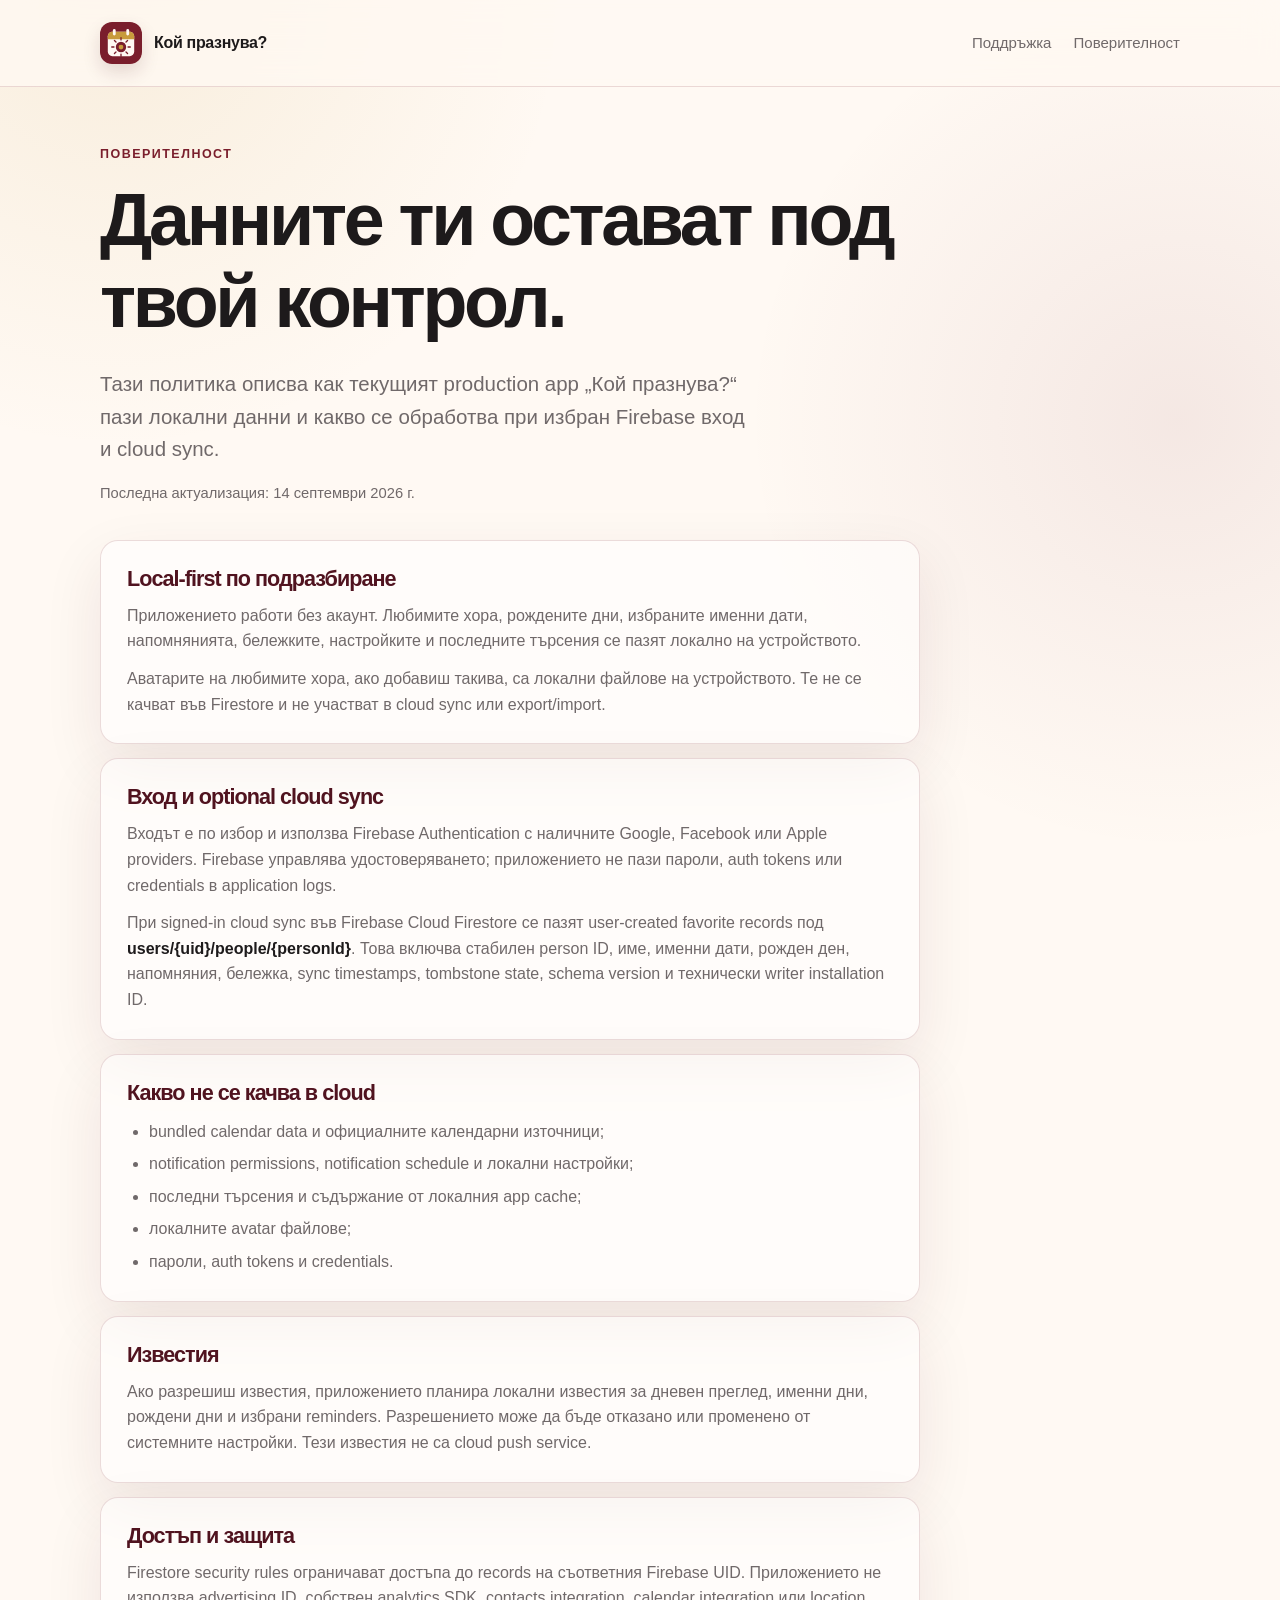
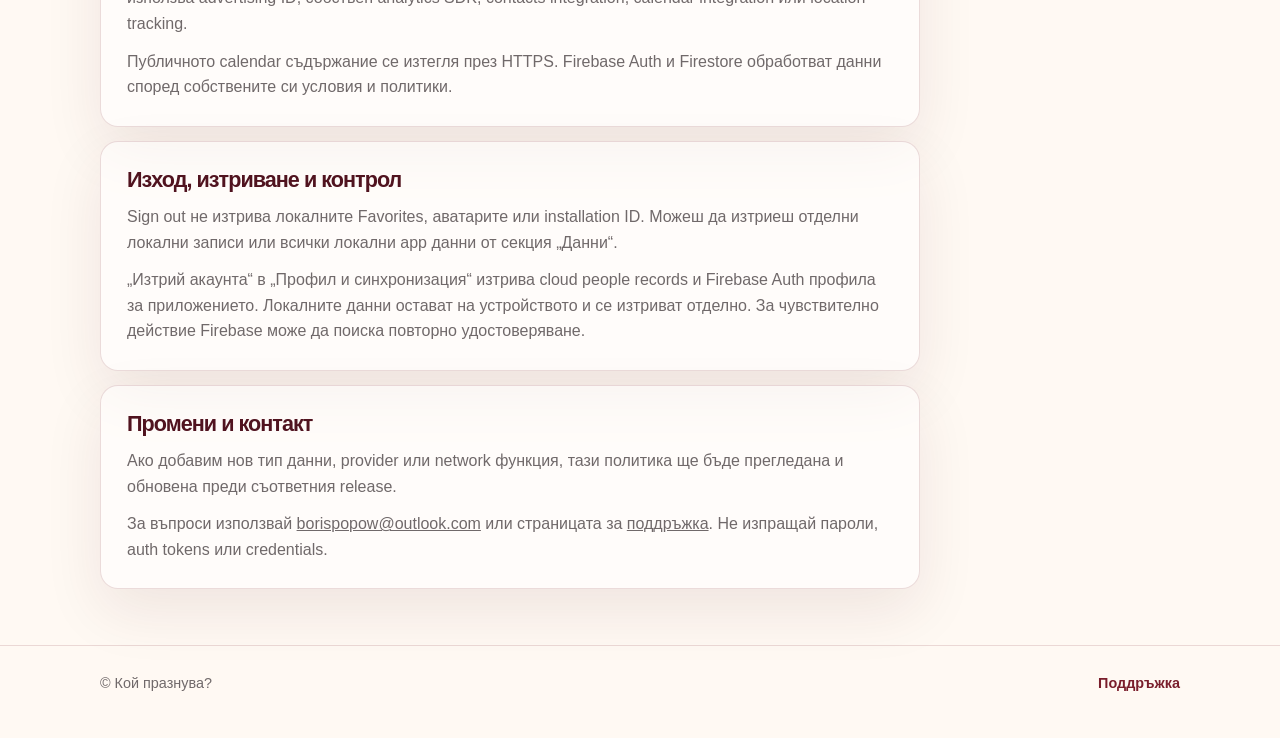
==== privacy/index.html @ a0f5cfd8 "chore: add public support website" ====
<!doctype html>
<html lang="bg">
  <head>
    <meta charset="utf-8">
    <meta name="viewport" content="width=device-width, initial-scale=1">
    <meta name="description" content="Политика за поверителност на приложението Кой празнува?.">
    <title>Поверителност · Кой празнува?</title>
    <link rel="stylesheet" href="../site.css">
  </head>
  <body>
    <header class="site-header">
      <div class="page-shell header-inner">
        <a class="brand" href="../support/" aria-label="Кой празнува? — поддръжка">
          <img src="../assets/brand/app_mark.svg" alt="">
          <span>Кой празнува?</span>
        </a>
        <nav class="site-nav" aria-label="Основна навигация">
          <a href="../support/">Поддръжка</a>
          <a href="./">Поверителност</a>
        </nav>
      </div>
    </header>

    <main class="page-shell">
      <section class="policy-intro">
        <div class="eyebrow">Поверителност</div>
        <h1>Данните ти остават под твой контрол.</h1>
        <p class="lede">Тази политика описва как текущият production app „Кой празнува?“ пази локални данни и какво се обработва при избран Firebase вход и cloud sync.</p>
        <p class="updated">Последна актуализация: 14 септември 2026 г.</p>
      </section>

      <div class="policy-list">
        <section class="policy-section">
          <h2>Local-first по подразбиране</h2>
          <p>Приложението работи без акаунт. Любимите хора, рождените дни, избраните именни дати, напомнянията, бележките, настройките и последните търсения се пазят локално на устройството.</p>
          <p>Аватарите на любимите хора, ако добавиш такива, са локални файлове на устройството. Те не се качват във Firestore и не участват в cloud sync или export/import.</p>
        </section>

        <section class="policy-section">
          <h2>Вход и optional cloud sync</h2>
          <p>Входът е по избор и използва Firebase Authentication с наличните Google, Facebook или Apple providers. Firebase управлява удостоверяването; приложението не пази пароли, auth tokens или credentials в application logs.</p>
          <p>При signed-in cloud sync във Firebase Cloud Firestore се пазят user-created favorite records под <strong>users/{uid}/people/{personId}</strong>. Това включва стабилен person ID, име, именни дати, рожден ден, напомняния, бележка, sync timestamps, tombstone state, schema version и технически writer installation ID.</p>
        </section>

        <section class="policy-section">
          <h2>Какво не се качва в cloud</h2>
          <ul>
            <li>bundled calendar data и официалните календарни източници;</li>
            <li>notification permissions, notification schedule и локални настройки;</li>
            <li>последни търсения и съдържание от локалния app cache;</li>
            <li>локалните avatar файлове;</li>
            <li>пароли, auth tokens и credentials.</li>
          </ul>
        </section>

        <section class="policy-section">
          <h2>Известия</h2>
          <p>Ако разрешиш известия, приложението планира локални известия за дневен преглед, именни дни, рождени дни и избрани reminders. Разрешението може да бъде отказано или променено от системните настройки. Тези известия не са cloud push service.</p>
        </section>

        <section class="policy-section">
          <h2>Достъп и защита</h2>
          <p>Firestore security rules ограничават достъпа до records на съответния Firebase UID. Приложението не използва advertising ID, собствен analytics SDK, contacts integration, calendar integration или location tracking.</p>
          <p>Публичното calendar съдържание се изтегля през HTTPS. Firebase Auth и Firestore обработват данни според собствените си условия и политики.</p>
        </section>

        <section class="policy-section">
          <h2>Изход, изтриване и контрол</h2>
          <p>Sign out не изтрива локалните Favorites, аватарите или installation ID. Можеш да изтриеш отделни локални записи или всички локални app данни от секция „Данни“.</p>
          <p>„Изтрий акаунта“ в „Профил и синхронизация“ изтрива cloud people records и Firebase Auth профила за приложението. Локалните данни остават на устройството и се изтриват отделно. За чувствително действие Firebase може да поиска повторно удостоверяване.</p>
        </section>

        <section class="policy-section">
          <h2>Промени и контакт</h2>
          <p>Ако добавим нов тип данни, provider или network функция, тази политика ще бъде прегледана и обновена преди съответния release.</p>
          <p>За въпроси използвай <a href="mailto:borispopow@outlook.com">borispopow@outlook.com</a> или страницата за <a href="../support/">поддръжка</a>. Не изпращай пароли, auth tokens или credentials.</p>
        </section>
      </div>
    </main>

    <footer class="site-footer">
      <div class="page-shell footer-inner">
        <span>© Кой празнува?</span>
        <nav aria-label="Долна навигация"><a href="../support/">Поддръжка</a></nav>
      </div>
    </footer>
  </body>
</html>
---- site.css ----
:root {
  --cream: #fff9f3;
  --cream-deep: #f7eee5;
  --burgundy: #7a1e2c;
  --burgundy-dark: #50131f;
  --burgundy-soft: #f2dfe0;
  --gold: #c89b3c;
  --ink: #1d1a1b;
  --muted: #70696a;
  --line: rgba(122, 30, 44, 0.15);
  --shadow: 0 22px 60px rgba(80, 19, 31, 0.09);
  --radius-lg: 28px;
  --radius-md: 18px;
}

* { box-sizing: border-box; }

html { scroll-behavior: smooth; }

body {
  margin: 0;
  color: var(--ink);
  background:
    radial-gradient(circle at 9% 0%, rgba(200, 155, 60, 0.12), transparent 28rem),
    radial-gradient(circle at 92% 18%, rgba(122, 30, 44, 0.08), transparent 27rem),
    var(--cream);
  font-family: ui-sans-serif, -apple-system, BlinkMacSystemFont, "Segoe UI", sans-serif;
  line-height: 1.6;
}

a { color: inherit; }

.page-shell { width: min(1080px, calc(100% - 40px)); margin: 0 auto; }

.site-header {
  padding: 22px 0;
  border-bottom: 1px solid var(--line);
  background: rgba(255, 249, 243, 0.78);
  backdrop-filter: blur(16px);
}

.header-inner, .site-nav, .brand { display: flex; align-items: center; }
.header-inner { justify-content: space-between; gap: 24px; }
.brand { gap: 12px; text-decoration: none; font-weight: 800; letter-spacing: -0.02em; }
.brand img { width: 42px; height: 42px; border-radius: 12px; box-shadow: 0 8px 18px rgba(80, 19, 31, 0.14); }
.site-nav { gap: 22px; color: var(--muted); font-size: 0.94rem; }
.site-nav a { text-decoration: none; }
.site-nav a:hover, .site-nav a:focus-visible { color: var(--burgundy); }

.hero { padding: 92px 0 78px; max-width: 820px; }
.eyebrow { color: var(--burgundy); font-size: 0.78rem; font-weight: 800; letter-spacing: 0.12em; text-transform: uppercase; }
h1, h2, h3 { margin: 0; line-height: 1.12; letter-spacing: -0.045em; }
h1 { margin-top: 14px; font-size: clamp(2.7rem, 7vw, 5.6rem); max-width: 800px; }
h2 { font-size: clamp(1.65rem, 3vw, 2.35rem); }
h3 { font-size: 1.08rem; }
.lede { max-width: 650px; margin: 24px 0 0; color: var(--muted); font-size: clamp(1.05rem, 2vw, 1.28rem); }
.hero-actions { display: flex; flex-wrap: wrap; gap: 12px; margin-top: 30px; }
.button { display: inline-flex; align-items: center; justify-content: center; min-height: 48px; padding: 0 20px; border-radius: 999px; font-weight: 750; text-decoration: none; transition: transform 160ms ease, box-shadow 160ms ease; }
.button:hover, .button:focus-visible { transform: translateY(-2px); }
.button-primary { color: #fff; background: var(--burgundy); box-shadow: 0 10px 22px rgba(122, 30, 44, 0.2); }
.button-secondary { color: var(--burgundy); border: 1px solid var(--line); background: rgba(255, 255, 255, 0.45); }

.section { padding: 24px 0 84px; }
.section-heading { display: flex; justify-content: space-between; align-items: end; gap: 24px; margin-bottom: 24px; }
.section-heading p { max-width: 430px; margin: 0; color: var(--muted); }
.card-grid { display: grid; grid-template-columns: repeat(2, minmax(0, 1fr)); gap: 16px; }
.card, .faq-item, .policy-section { border: 1px solid var(--line); border-radius: var(--radius-md); background: rgba(255, 255, 255, 0.54); box-shadow: var(--shadow); }
.card { padding: 26px; }
.card h3 { color: var(--burgundy-dark); }
.card p { margin: 10px 0 0; color: var(--muted); }
.faq-list { display: grid; gap: 12px; }
.faq-item { overflow: hidden; }
.faq-item summary { cursor: pointer; list-style: none; padding: 20px 24px; font-weight: 750; }
.faq-item summary::-webkit-details-marker { display: none; }
.faq-item summary::after { float: right; color: var(--burgundy); content: "+"; font-size: 1.25rem; line-height: 1; }
.faq-item[open] summary::after { content: "−"; }
.faq-item p { margin: -4px 24px 22px; color: var(--muted); }

.contact-card { display: grid; grid-template-columns: 1fr auto; align-items: center; gap: 26px; padding: 30px; border-radius: var(--radius-lg); color: #fff; background: var(--burgundy); box-shadow: 0 24px 60px rgba(80, 19, 31, 0.2); }
.contact-card p { margin: 8px 0 0; color: rgba(255, 255, 255, 0.76); }
.contact-card .button-secondary { color: #fff; border-color: rgba(255, 255, 255, 0.32); background: transparent; }
.contact-note { margin: 12px 0 0; color: var(--muted); font-size: 0.84rem; }

.policy-intro { padding: 58px 0 34px; }
.policy-intro h1 { font-size: clamp(2.4rem, 6vw, 4.6rem); }
.updated { margin: 16px 0 0; color: var(--muted); font-size: 0.92rem; }
.policy-list { display: grid; gap: 14px; max-width: 820px; }
.policy-section { padding: 26px; }
.policy-section h2 { font-size: 1.35rem; color: var(--burgundy-dark); }
.policy-section p { margin: 12px 0 0; color: var(--muted); }
.policy-section ul { margin: 14px 0 0; padding-left: 22px; color: var(--muted); }
.policy-section li + li { margin-top: 7px; }
.policy-section strong { color: var(--ink); }

.site-footer { margin-top: 56px; padding: 26px 0 42px; color: var(--muted); border-top: 1px solid var(--line); font-size: 0.9rem; }
.footer-inner { display: flex; justify-content: space-between; gap: 20px; }
.footer-inner a { color: var(--burgundy); text-decoration: none; font-weight: 700; }

@media (max-width: 700px) {
  .page-shell { width: min(100% - 28px, 560px); }
  .site-header { padding: 16px 0; }
  .site-nav { gap: 12px; font-size: 0.86rem; }
  .brand span { display: none; }
  .hero { padding: 62px 0 50px; }
  .card-grid, .contact-card { grid-template-columns: 1fr; }
  .section { padding-bottom: 56px; }
  .section-heading { display: block; }
  .section-heading p { margin-top: 10px; }
  .contact-card .button { width: 100%; }
  .footer-inner { display: block; }
  .footer-inner nav { margin-top: 8px; }
}
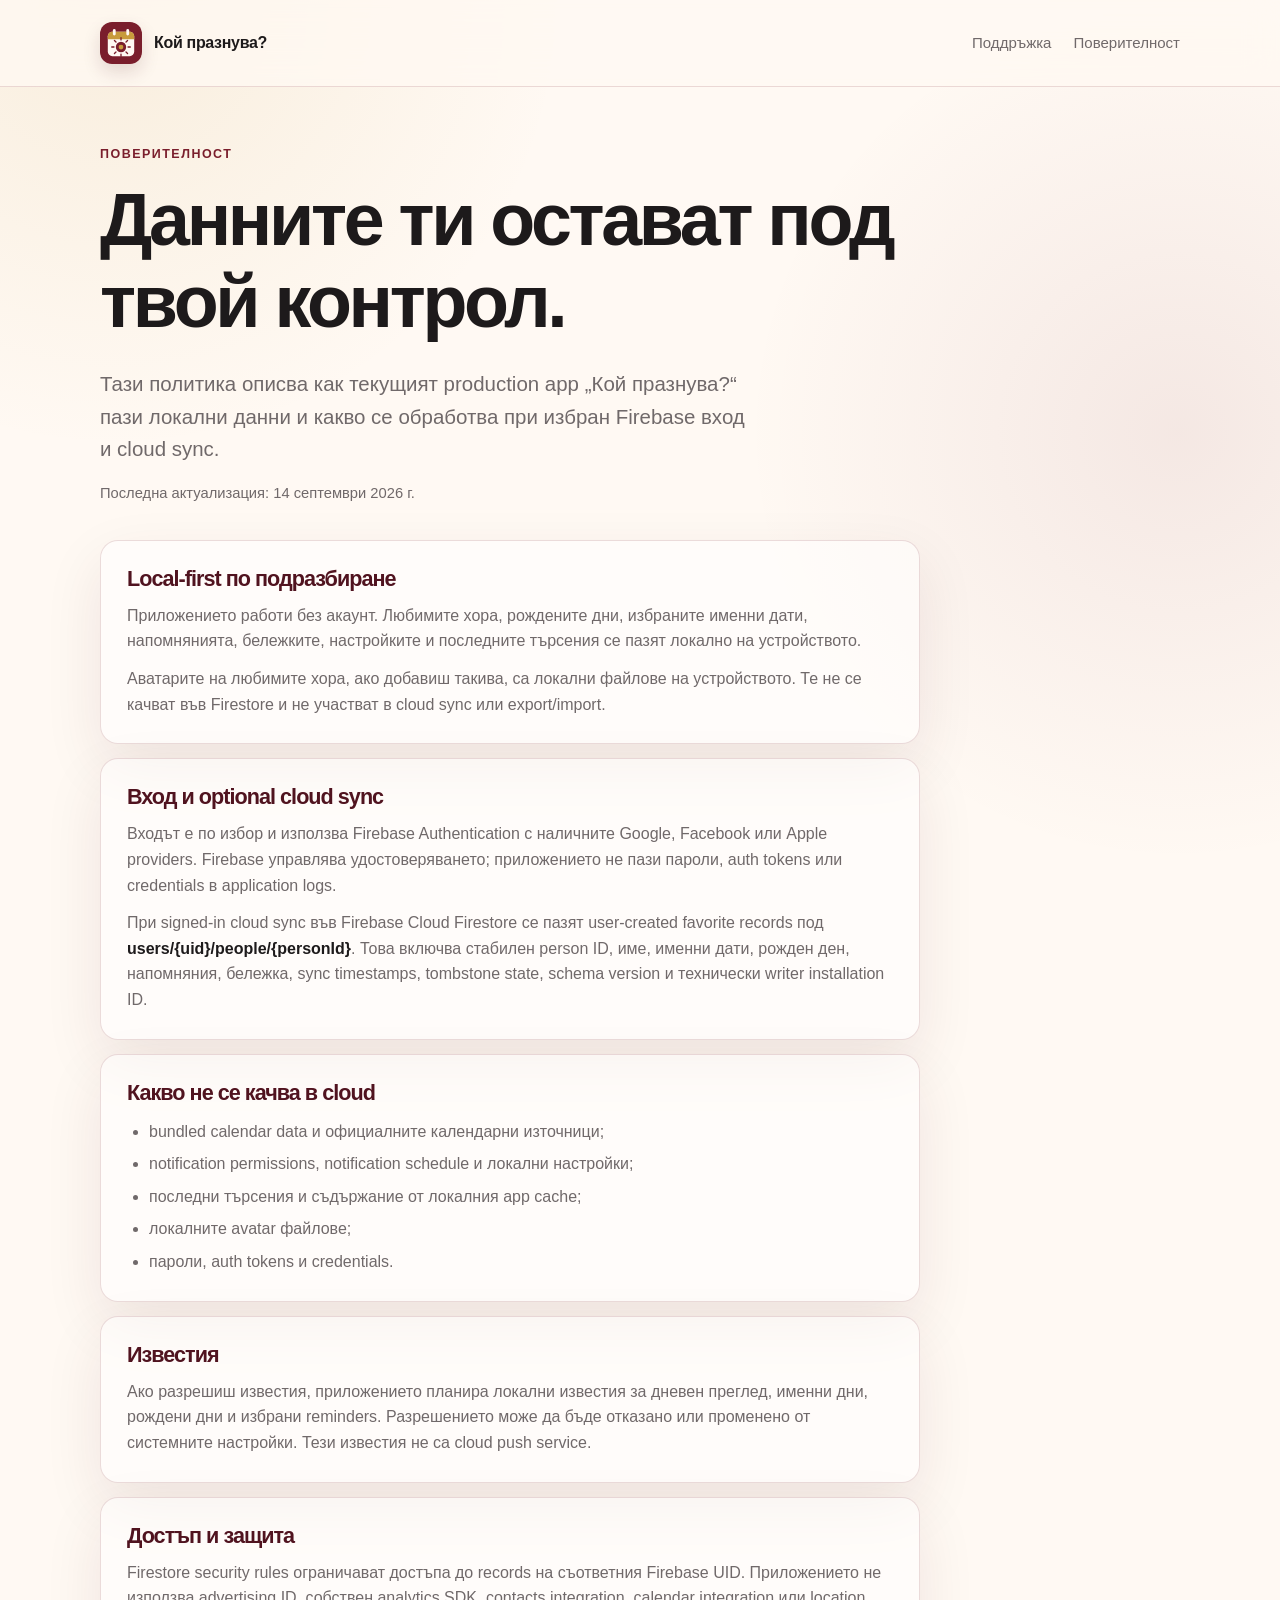
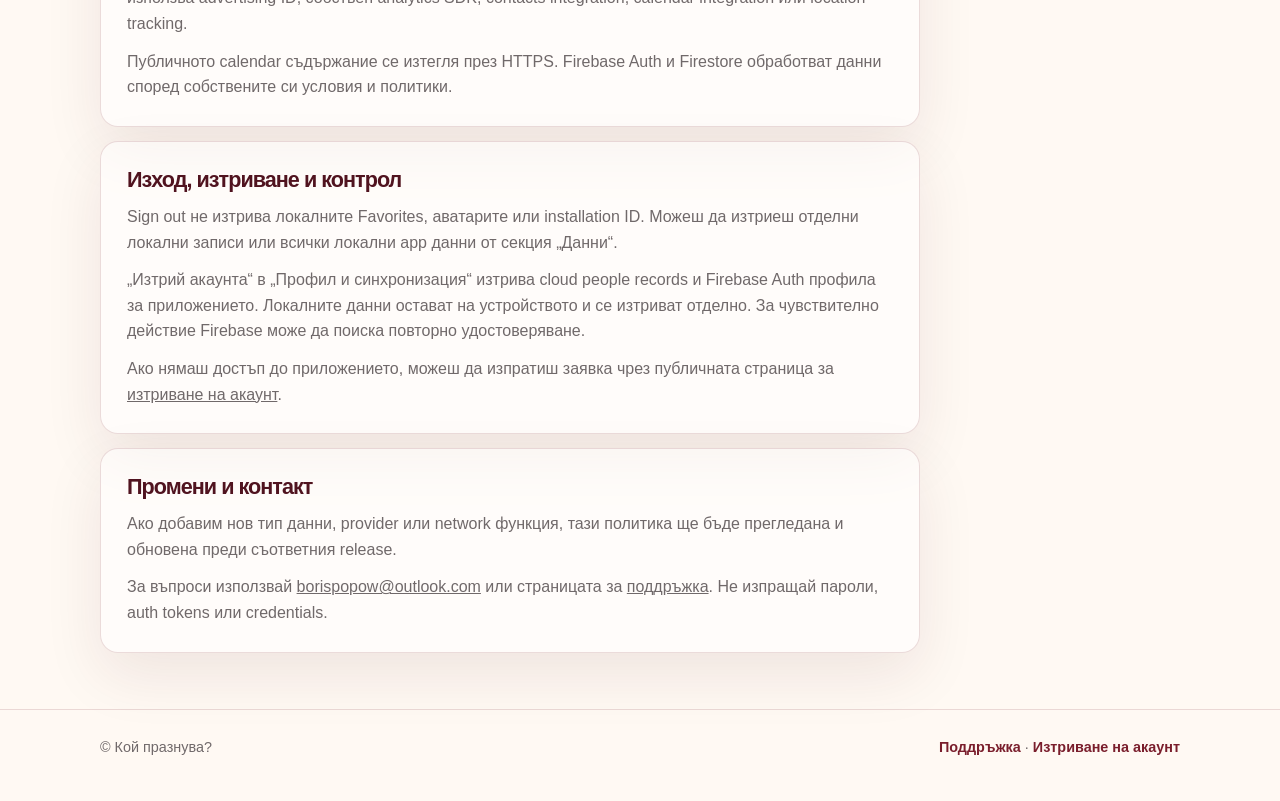
==== commit b0c181f9: "feat: add account deletion page" ====
--- a/privacy/index.html
+++ b/privacy/index.html
@@ -68,6 +68,7 @@
           <h2>Изход, изтриване и контрол</h2>
           <p>Sign out не изтрива локалните Favorites, аватарите или installation ID. Можеш да изтриеш отделни локални записи или всички локални app данни от секция „Данни“.</p>
           <p>„Изтрий акаунта“ в „Профил и синхронизация“ изтрива cloud people records и Firebase Auth профила за приложението. Локалните данни остават на устройството и се изтриват отделно. За чувствително действие Firebase може да поиска повторно удостоверяване.</p>
+          <p>Ако нямаш достъп до приложението, можеш да изпратиш заявка чрез публичната страница за <a href="../delete-account/">изтриване на акаунт</a>.</p>
         </section>
 
         <section class="policy-section">
@@ -81,7 +82,7 @@
     <footer class="site-footer">
       <div class="page-shell footer-inner">
         <span>© Кой празнува?</span>
-        <nav aria-label="Долна навигация"><a href="../support/">Поддръжка</a></nav>
+        <nav aria-label="Долна навигация"><a href="../support/">Поддръжка</a> · <a href="../delete-account/">Изтриване на акаунт</a></nav>
       </div>
     </footer>
   </body>
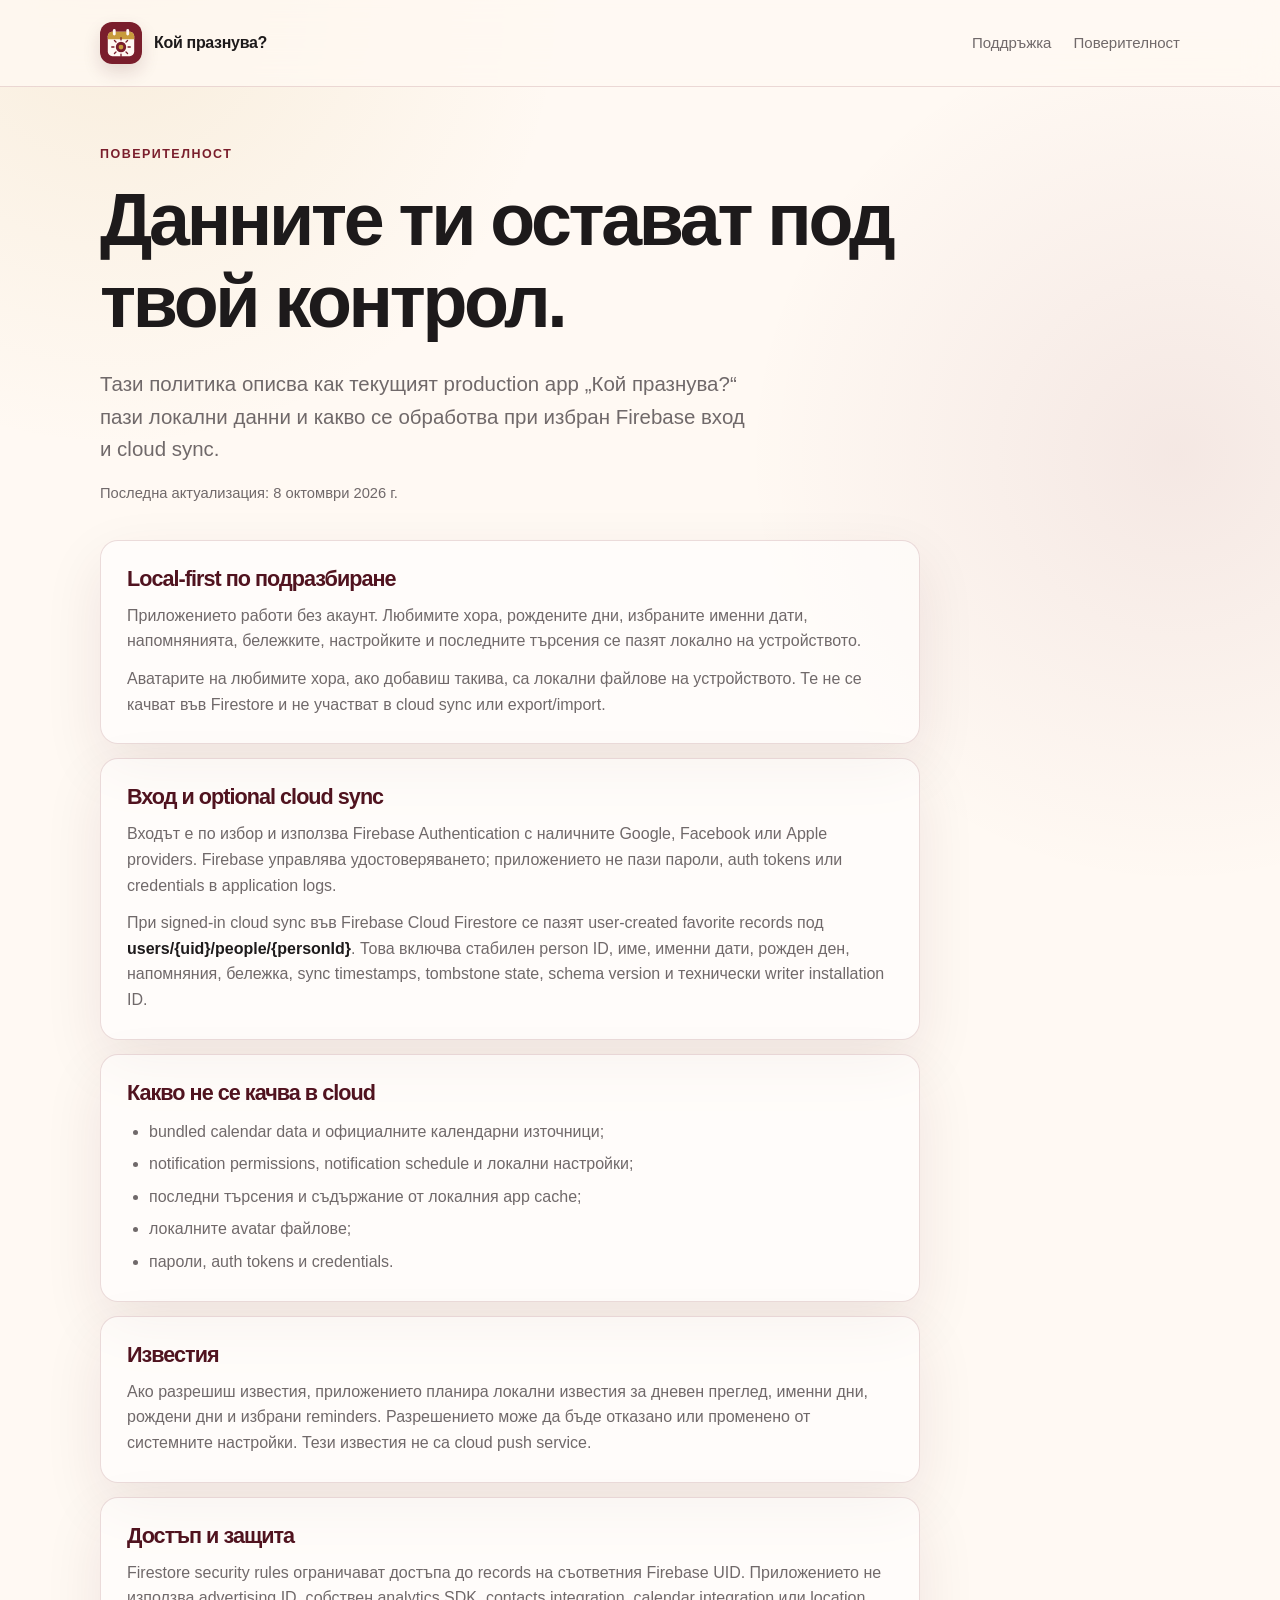
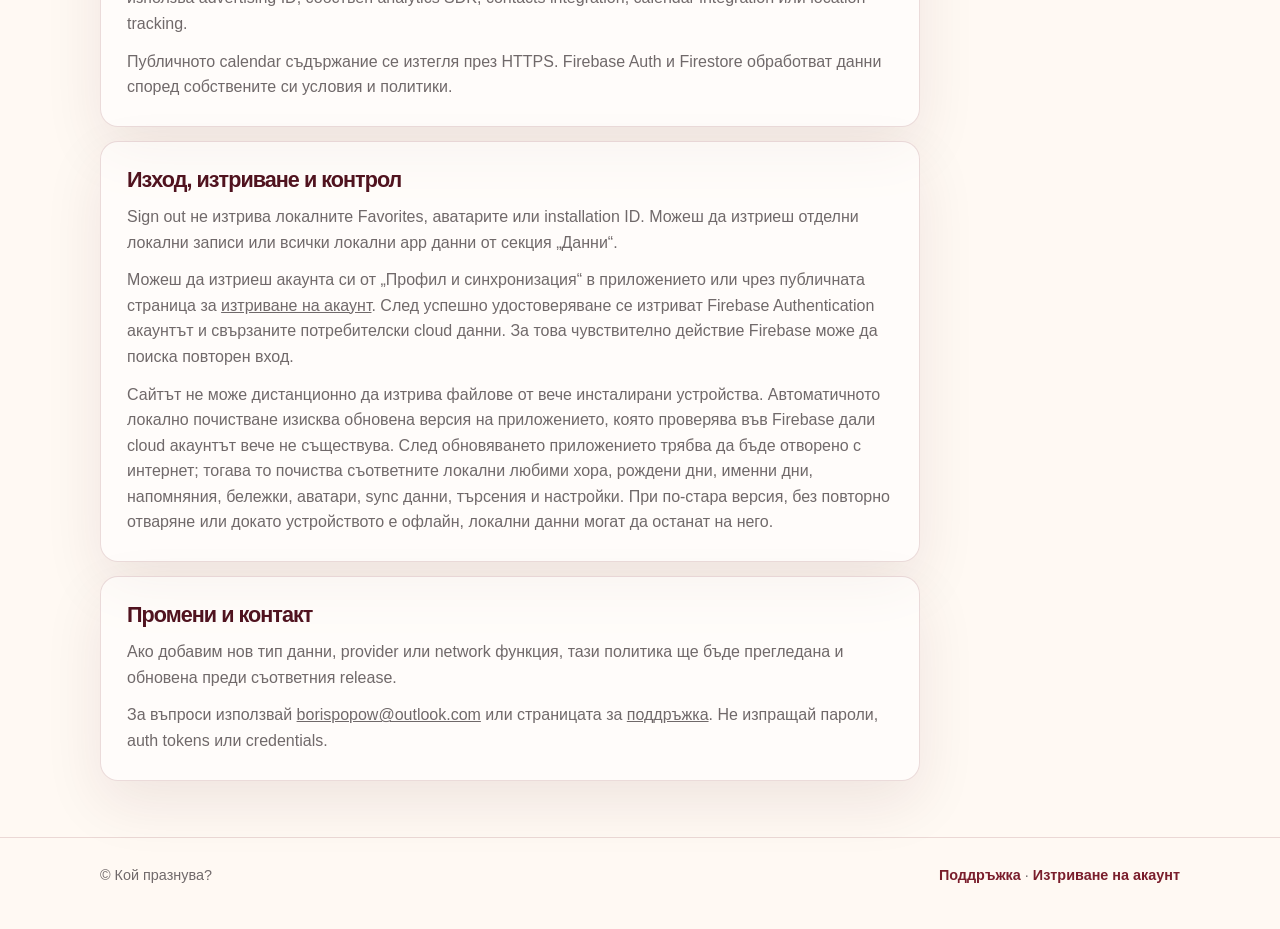
==== commit f780d8af: "feat: publish automatic account deletion" ====
--- a/privacy/index.html
+++ b/privacy/index.html
@@ -26,7 +26,7 @@
         <div class="eyebrow">Поверителност</div>
         <h1>Данните ти остават под твой контрол.</h1>
         <p class="lede">Тази политика описва как текущият production app „Кой празнува?“ пази локални данни и какво се обработва при избран Firebase вход и cloud sync.</p>
-        <p class="updated">Последна актуализация: 14 септември 2026 г.</p>
+        <p class="updated">Последна актуализация: 8 октомври 2026 г.</p>
       </section>
 
       <div class="policy-list">
@@ -67,8 +67,8 @@
         <section class="policy-section">
           <h2>Изход, изтриване и контрол</h2>
           <p>Sign out не изтрива локалните Favorites, аватарите или installation ID. Можеш да изтриеш отделни локални записи или всички локални app данни от секция „Данни“.</p>
-          <p>„Изтрий акаунта“ в „Профил и синхронизация“ изтрива cloud people records и Firebase Auth профила за приложението. Локалните данни остават на устройството и се изтриват отделно. За чувствително действие Firebase може да поиска повторно удостоверяване.</p>
-          <p>Ако нямаш достъп до приложението, можеш да изпратиш заявка чрез публичната страница за <a href="../delete-account/">изтриване на акаунт</a>.</p>
+          <p>Можеш да изтриеш акаунта си от „Профил и синхронизация“ в приложението или чрез публичната страница за <a href="../delete-account/">изтриване на акаунт</a>. След успешно удостоверяване се изтриват Firebase Authentication акаунтът и свързаните потребителски cloud данни. За това чувствително действие Firebase може да поиска повторен вход.</p>
+          <p>Сайтът не може дистанционно да изтрива файлове от вече инсталирани устройства. Автоматичното локално почистване изисква обновена версия на приложението, която проверява във Firebase дали cloud акаунтът вече не съществува. След обновяването приложението трябва да бъде отворено с интернет; тогава то почиства съответните локални любими хора, рождени дни, именни дни, напомняния, бележки, аватари, sync данни, търсения и настройки. При по-стара версия, без повторно отваряне или докато устройството е офлайн, локални данни могат да останат на него.</p>
         </section>
 
         <section class="policy-section">
--- a/site.css
+++ b/site.css
@@ -92,6 +92,60 @@
 .policy-section li + li { margin-top: 7px; }
 .policy-section strong { color: var(--ink); }
 
+.deletion-page { max-width: 860px; }
+.deletion-intro { padding-bottom: 28px; }
+.deletion-intro h1 { max-width: 760px; font-size: clamp(2.4rem, 6vw, 4.6rem); }
+.deletion-card, .status-card, .local-data-note {
+  margin-bottom: 18px;
+  padding: clamp(22px, 5vw, 34px);
+  border: 1px solid var(--line);
+  border-radius: var(--radius-lg);
+  background: rgba(255, 255, 255, 0.74);
+  box-shadow: var(--shadow);
+}
+.deletion-card-heading { display: flex; align-items: start; justify-content: space-between; gap: 20px; }
+.deletion-card-heading h2, .status-card h2, .local-data-note h2 { font-size: clamp(1.4rem, 3vw, 1.9rem); }
+.step-label { display: block; margin-bottom: 7px; color: var(--burgundy); font-size: 0.76rem; font-weight: 800; letter-spacing: 0.1em; text-transform: uppercase; }
+.deletion-copy, .privacy-note, .status-card p, .local-data-note p { color: var(--muted); }
+.provider-actions { display: grid; gap: 10px; margin: 24px 0 14px; }
+button { font: inherit; }
+.provider-button {
+  min-height: 52px;
+  border: 1px solid rgba(122, 30, 44, 0.18);
+  border-radius: 15px;
+  color: var(--ink);
+  background: #fff;
+  font-weight: 750;
+  cursor: pointer;
+}
+.provider-button:hover, .provider-button:focus-visible { border-color: var(--burgundy); box-shadow: 0 8px 20px rgba(80, 19, 31, 0.09); }
+.privacy-note { margin: 0; font-size: 0.88rem; }
+.text-button { padding: 7px 0; border: 0; color: var(--burgundy); background: transparent; font-weight: 750; cursor: pointer; }
+.account-identity { display: flex; align-items: center; gap: 14px; margin: 24px 0; padding: 16px; border-radius: 16px; background: var(--cream-deep); }
+.account-avatar { display: grid; flex: 0 0 48px; width: 48px; height: 48px; place-items: center; border-radius: 50%; color: #fff; background: var(--burgundy); font-size: 1.2rem; font-weight: 800; }
+.account-identity strong, .account-identity span, .account-identity small { display: block; }
+.account-identity span, .account-identity small { color: var(--muted); overflow-wrap: anywhere; }
+.danger-notice { padding: 18px; border: 1px solid rgba(122, 30, 44, 0.19); border-radius: 16px; background: var(--burgundy-soft); }
+.danger-notice h3 { color: var(--burgundy-dark); }
+.danger-notice p { margin: 8px 0 0; color: #5d3e43; }
+.confirmation-check { display: grid; grid-template-columns: 22px 1fr; gap: 12px; align-items: start; margin: 22px 0; cursor: pointer; }
+.confirmation-check input { width: 19px; height: 19px; margin: 3px 0 0; accent-color: var(--burgundy); }
+.deletion-actions { display: flex; justify-content: flex-end; gap: 10px; }
+.deletion-actions .button, .status-card .button { cursor: pointer; }
+.button-danger { border: 0; color: #fff; background: var(--burgundy); box-shadow: 0 10px 22px rgba(122, 30, 44, 0.2); }
+.button:disabled { opacity: 0.48; cursor: not-allowed; transform: none; box-shadow: none; }
+.status-card { display: flex; align-items: center; gap: 18px; }
+.status-card h2 { margin-bottom: 7px; }
+.status-card p { margin: 0; }
+.status-card-success { border-color: rgba(36, 113, 82, 0.25); background: rgba(239, 249, 244, 0.9); }
+.status-card-error { display: block; border-color: rgba(122, 30, 44, 0.24); background: rgba(252, 238, 239, 0.92); }
+.status-card-error .button { margin-top: 18px; }
+.loading-indicator { width: 26px; height: 26px; flex: 0 0 26px; border: 3px solid var(--burgundy-soft); border-top-color: var(--burgundy); border-radius: 50%; animation: spin 0.8s linear infinite; }
+.local-data-note { margin-top: 34px; background: transparent; box-shadow: none; }
+.local-data-note p { margin: 10px 0 0; }
+[hidden] { display: none !important; }
+@keyframes spin { to { transform: rotate(360deg); } }
+
 .site-footer { margin-top: 56px; padding: 26px 0 42px; color: var(--muted); border-top: 1px solid var(--line); font-size: 0.9rem; }
 .footer-inner { display: flex; justify-content: space-between; gap: 20px; }
 .footer-inner a { color: var(--burgundy); text-decoration: none; font-weight: 700; }
@@ -109,4 +163,8 @@
   .contact-card .button { width: 100%; }
   .footer-inner { display: block; }
   .footer-inner nav { margin-top: 8px; }
+  .deletion-card-heading { display: block; }
+  .deletion-card-heading .text-button { margin-top: 8px; }
+  .deletion-actions { display: grid; }
+  .deletion-actions .button { width: 100%; }
 }
